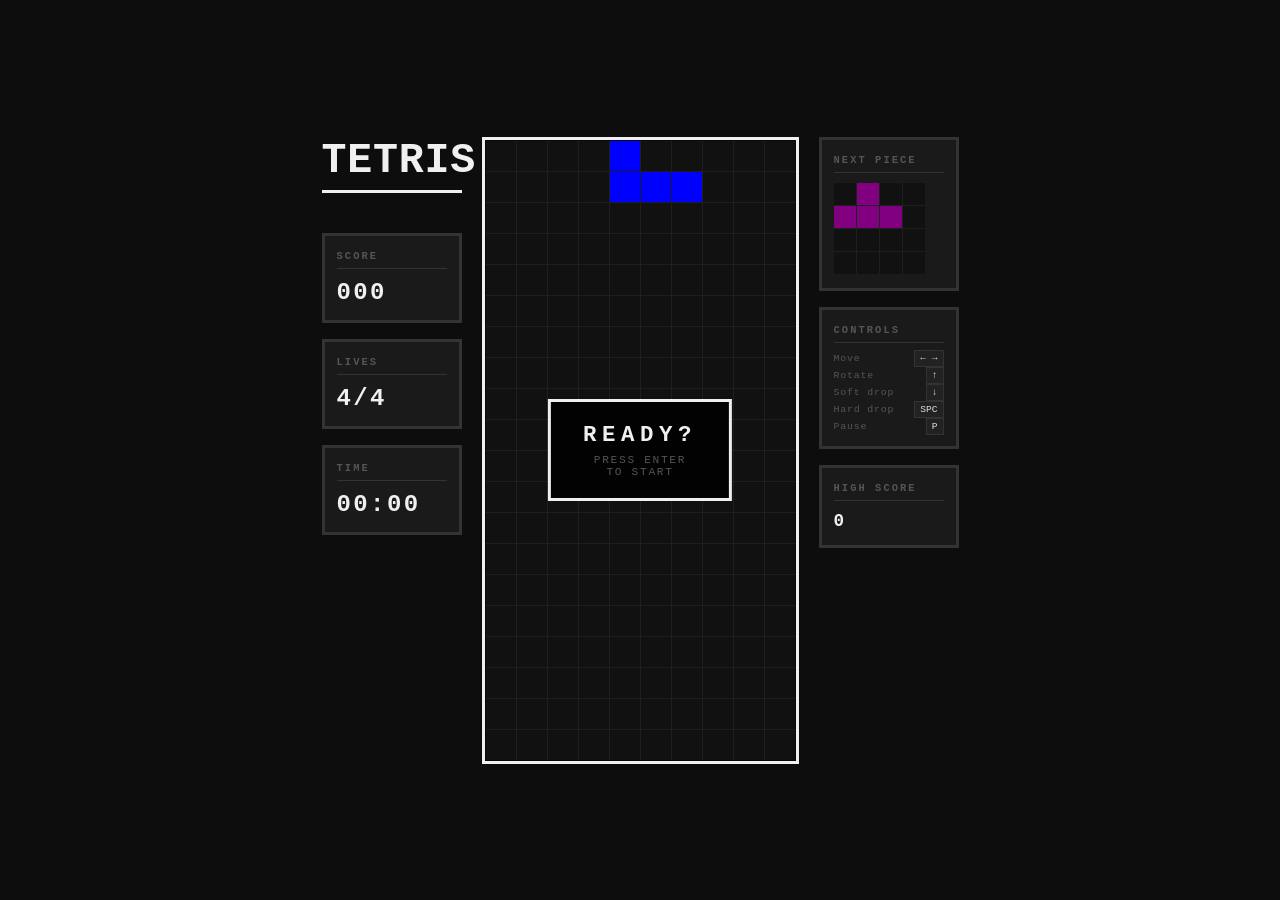
==== index.html @ 51299005 "game-over state/animation and functional highscore" ====
<!DOCTYPE html>
<html lang="en">
<head>
<meta charset="UTF-8">
<meta name="viewport" content="width=device-width, initial-scale=1.0">
<link rel="icon" type="image/x-icon" href="/favicon.ico">
<title>TETRIS</title>
<link rel="stylesheet" href="styles.css">

<script type="module" src="global.js"></script>
<script type="module" src="panels.js"></script>
<script type="module" src="functions.js"></script>
<script type="module" src="main.js"></script>
</head>
<body>
  <noscript>
    <!-- fallback UI -->
    <!-- noscript in <head> element for advanced use. -->
    <style>
      .game-wrapper { display: none; }
    </style>
    <div style="color: red; padding: 10px;">
      This site requires JavaScript to function properly. Please enable it.
    </div>
  </noscript>

  <div class="game-wrapper">

    <!-- LEFT PANEL -->
    <div class="side">

      <h1>Tetris</h1>
      <div class="panel">
        <div class="panel-label">Score</div>
        <div class="panel-score panel-value">000</div>
      </div>

      <div class="panel">
        <div class="panel-label">Lives</div>
        <div class="panel-lives panel-value">0/0</div>
      </div>

      <div class="panel">
        <div class="panel-label">Time</div>
        <div class="panel-timer panel-value">00:00</div>
      </div>
    </div>

    <!-- BOARD -->
    <div class="board-container">
      <div class="board">
        <!-- board is setup in js -->
      </div>

      <!-- GAME OVER OVERLAY — set display:block to show -->
      <div id="status-banner">
        <div class="status-title">Title</div>
        <div class="status-sub">Content</div>
      </div>

    </div><!-- /board-container -->

    <!-- RIGHT PANEL -->
    <div class="side">

      <div class="panel">
        <div class="panel-label">Next Piece</div>
        <div class="next-grid">
          <!-- piece preview -->
          <div class="next-cell"></div>
          <div class="next-cell"></div>
          <div class="next-cell"></div>
          <div class="next-cell"></div>

          <div class="next-cell"></div>
          <div class="next-cell"></div>
          <div class="next-cell"></div>
          <div class="next-cell"></div>

          <div class="next-cell"></div>
          <div class="next-cell"></div>
          <div class="next-cell"></div>
          <div class="next-cell"></div>

          <div class="next-cell"></div>
          <div class="next-cell"></div>
          <div class="next-cell"></div>
          <div class="next-cell"></div>
        </div>
      </div>

      <div class="panel">
        <div class="panel-label">Controls</div>
        <div class="controls-list">
          <div class="ctrl-row"><span>Move</span>     <span><span class="key">← →</span></span></div>
          <div class="ctrl-row"><span>Rotate</span>   <span><span class="key">↑</span></span></div>
          <div class="ctrl-row"><span>Soft drop</span><span><span class="key">↓</span></span></div>
          <div class="ctrl-row"><span>Hard drop</span><span><span class="key">SPC</span></span></div>
          <div class="ctrl-row"><span>Pause</span>    <span><span class="key">P</span></span></div>
        </div>
      </div>

      <div class="panel">
        <div class="panel-label">High Score</div>
        <div class="panel-highscore panel-value" style="font-size:1.1rem;">0</div>
      </div>

    </div>

  </div><!-- /game-wrapper -->
</body>
</html>
---- styles.css ----
/* ── RESET & BASE ─────────────────────────────── */
*,
*::before,
*::after {
    box-sizing: border-box;
    margin: 0;
    padding: 0;
}

:root {
    --bg: #0d0d0d;
    --panel: #1a1a1a;
    --border: #333;
    --grid-line: #1f1f1f;
    --text: #e0e0e0;
    --dim: #555;
    --accent: #f0f0f0;

    /* piece colours */
    --c-I: lightblue; /* previous: #00bcd4 */
    --c-O: yellow;    /* previous: #ffeb3b */
    --c-T: purple;    /* previous: #9c27b0 */
    --c-S: green;
    --c-Z: red;       /* previous: #f44336 */
    --c-J: blue;
    --c-L: orange;    /* previous: #002ed4 */

    --cell: 30px;
    --gap: 1px;
}

body {
    background: var(--bg);
    color: var(--text);
    font-family: 'Courier New', Courier, monospace;
    min-height: 100vh;
    display: flex;
    flex-direction: column;
    align-items: center;
    justify-content: center;
    padding: 24px;
    letter-spacing: 0.05em;
}

/* ── TITLE ────────────────────────────────────── */
h1 {
    font-size: 2.6rem;
    font-weight: 900;
    text-transform: uppercase;
    margin-bottom: 24px;
    color: var(--accent);
    border-bottom: 3px solid var(--accent);
    padding-bottom: 6px;
}

/* ── LAYOUT ───────────────────────────────────── */
.game-wrapper {
    display: flex;
    gap: 20px;
    align-items: flex-start;
}

/* ── BOARD ────────────────────────────────────── */
.board-container {
    border: 3px solid var(--accent);
    padding: var(--gap);
    background: #0a0a0a;
    position: relative;
}

.board {
    display: grid;
    grid-template-columns: repeat(10, var(--cell));
    grid-template-rows: repeat(20, var(--cell));
    gap: var(--gap);
    background: var(--grid-line);
}

.cell {
    width: var(--cell);
    height: var(--cell);
    background: #111;
}

/* Filled cells */
.cell.I, .next-cell.I {
    background: var(--c-I);
}

.cell.O, .next-cell.O {
    background: var(--c-O);
}

.cell.T, .next-cell.T {
    background: var(--c-T);
}

.cell.S, .next-cell.S {
    background: var(--c-S);
}

.cell.Z, .next-cell.Z {
    background: var(--c-Z);
}

.cell.J, .next-cell.J {
    background: var(--c-J);
}

.cell.L, .next-cell.L {
    background: var(--c-L);
}

/* Active (falling) piece highlight */
.cell.active { /* NOT USED */
    filter: brightness(1.25);
}

/* Completed line flash */
.cell.clear { /* NOT USED */
    background: #fff;
    animation: flash 0.4s ease forwards;
}

@keyframes flash {
    0% {
        background: #fff;
    }

    50% {
        background: #aaa;
    }

    100% {
        background: #fff;
        opacity: 0;
    }
}

/* ── SIDE PANELS ──────────────────────────────── */
.side {
    display: flex;
    flex-direction: column;
    gap: 16px;
    width: 140px;
}

.panel {
    border: 3px solid var(--border);
    background: var(--panel);
    padding: 14px 12px;
}

.panel-label {
    font-size: 0.65rem;
    font-weight: 700;
    text-transform: uppercase;
    letter-spacing: 0.2em;
    color: var(--dim);
    margin-bottom: 10px;
    border-bottom: 1px solid var(--border);
    padding-bottom: 6px;
}

.panel-value {
    font-size: 1.5rem;
    font-weight: 900;
    color: var(--accent);
    letter-spacing: 0.1em;
}

/* ── NEXT PIECE PREVIEW ───────────────────────── */
.next-grid {
    display: grid;
    grid-template-columns: repeat(4, 22px);
    grid-template-rows: repeat(4, 22px);
    gap: 1px;
    background: var(--grid-line);
    margin-top: 4px;
    width: fit-content;
}

.next-cell {
    width: 22px;
    height: 22px;
    background: #111;
}

/* ── HOLD ─────────────────────────────────────── */
.hold-grid {
    display: grid;
    grid-template-columns: repeat(4, 22px);
    grid-template-rows: repeat(4, 22px);
    gap: 1px;
    background: var(--grid-line);
    margin-top: 4px;
}

.hold-cell {
    width: 22px;
    height: 22px;
    background: #111;
}

.hold-cell.J {
    background: var(--c-J);
}

/* ── CONTROLS ─────────────────────────────────── */
.controls-list {
    display: flex;
    flex-direction: column;
    gap: 6px;
    margin-top: 2px;
}

.ctrl-row {
    display: flex;
    justify-content: space-between;
    align-items: center;
    font-size: 0.62rem;
    color: var(--dim);
}

.key {
    background: #222;
    border: 1px solid var(--border);
    color: var(--text);
    font-family: inherit;
    font-size: 0.6rem;
    padding: 2px 5px;
    letter-spacing: 0;
}

/* ── STATUS OVERLAY ───────────────────────────── */
#status-banner {
    position: absolute;
    top: 50%;
    left: 50%;
    transform: translate(-50%, -50%);
    background: rgba(0, 0, 0, 0.88);
    border: 3px solid var(--accent);
    padding: 20px 32px;
    text-align: center;
    pointer-events: none;

    display: block;
}

.status-banner-hidden{
    display: none !important;
}

.status-title {
    font-size: 1.4rem;
    font-weight: 900;
    letter-spacing: 0.25em;
    text-transform: uppercase;
    color: var(--accent);
}

.status-sub {
    font-size: 0.7rem;
    color: var(--dim);
    margin-top: 6px;
    letter-spacing: 0.15em;
    text-transform: uppercase;
}

/* ── FOOTER ───────────────────────────────────── */
footer {
    margin-top: 20px;
    font-size: 0.6rem;
    color: var(--dim);
    letter-spacing: 0.15em;
    text-transform: uppercase;
}

@media (max-width: 650px) {
    .game-wrapper{
        transform: scale(0.6); 
    }
}
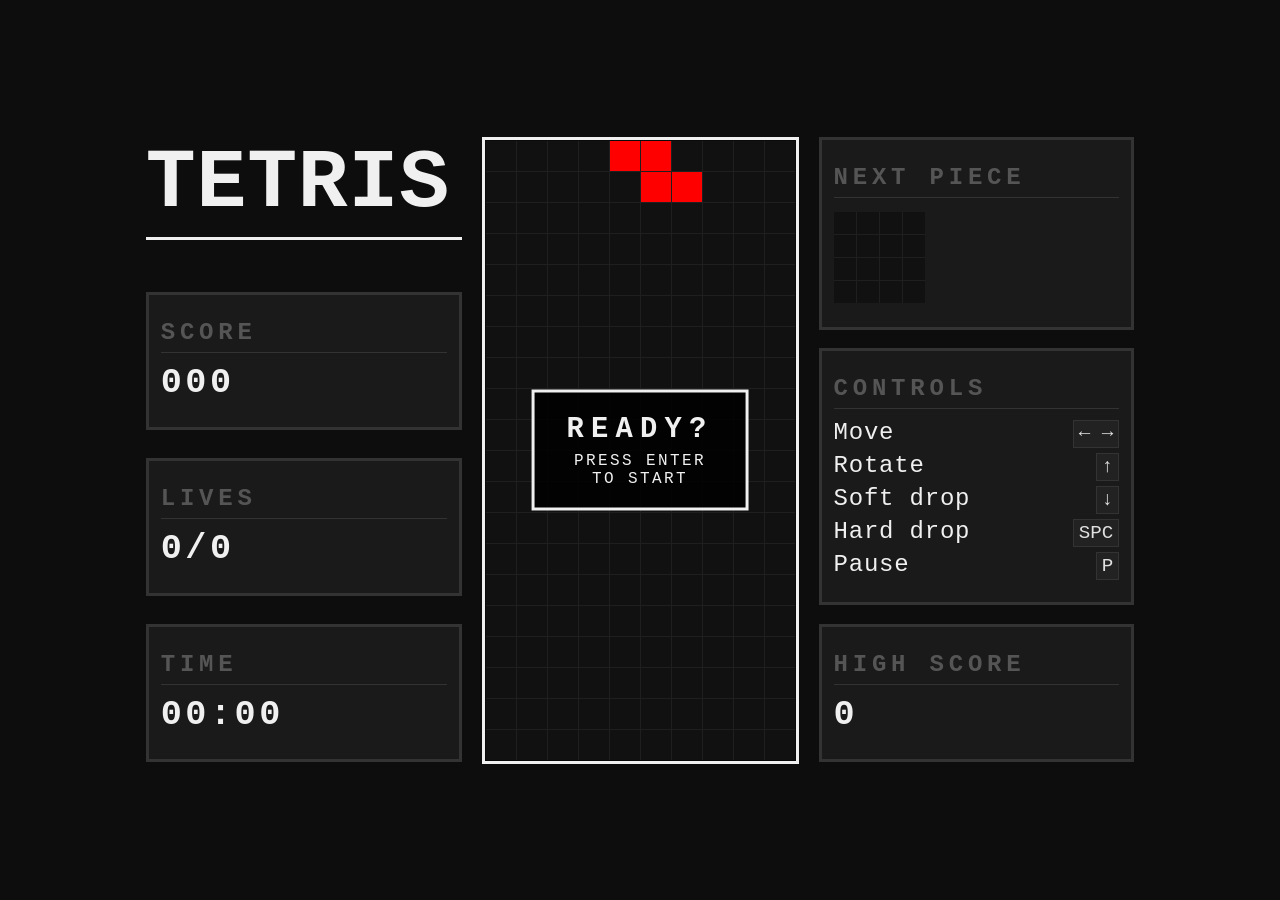
==== commit 5e8ad7ee: "Improved styling and file structure" ====
--- a/index.html
+++ b/index.html
@@ -5,12 +5,12 @@
 <meta name="viewport" content="width=device-width, initial-scale=1.0">
 <link rel="icon" type="image/x-icon" href="/favicon.ico">
 <title>TETRIS</title>
-<link rel="stylesheet" href="styles.css">
+<link rel="stylesheet" href="assets/styles.css">
 
-<script type="module" src="global.js"></script>
-<script type="module" src="panels.js"></script>
-<script type="module" src="functions.js"></script>
-<script type="module" src="main.js"></script>
+<script type="module" src="scripts/global.js"></script>
+<script type="module" src="scripts/main.js"></script>
+<script type="module" src="scripts/functions.js"></script>
+<script type="module" src="scripts/panels.js"></script>  <!-- menus -->
 </head>
 <body>
   <noscript>
@@ -27,7 +27,7 @@
   <div class="game-wrapper">
 
     <!-- LEFT PANEL -->
-    <div class="side">
+    <div id="left-side" class="side">
 
       <h1>Tetris</h1>
       <div class="panel">
@@ -47,7 +47,7 @@
     </div>
 
     <!-- BOARD -->
-    <div class="board-container">
+    <div id="board-container" class="board-container">
       <div class="board">
         <!-- board is setup in js -->
       </div>
@@ -61,7 +61,7 @@
     </div><!-- /board-container -->
 
     <!-- RIGHT PANEL -->
-    <div class="side">
+    <div id="right-side" class="side">
 
       <div class="panel">
         <div class="panel-label">Next Piece</div>
@@ -102,9 +102,8 @@
 
       <div class="panel">
         <div class="panel-label">High Score</div>
-        <div class="panel-highscore panel-value" style="font-size:1.1rem;">0</div>
+        <div class="panel-highscore panel-value">0</div>
       </div>
-
     </div>
 
   </div><!-- /game-wrapper -->
--- a/assets/styles.css
+++ b/assets/styles.css
@@ -0,0 +1,299 @@
+/* ── RESET & BASE ─────────────────────────────── */
+*,
+*::before,
+*::after {
+    box-sizing: border-box;
+    margin: 0;
+    padding: 0;
+}
+
+:root {
+    --bg: #0d0d0d;
+    --panel: #1a1a1a;
+    --border: #333;
+    --grid-line: #1f1f1f;
+    --text: #e0e0e0;
+    --dim: #555;
+    --accent: #f0f0f0;
+
+    /* piece colours */
+    --c-I: lightblue; /* previous: #00bcd4 */
+    --c-O: yellow;    /* previous: #ffeb3b */
+    --c-T: purple;    /* previous: #9c27b0 */
+    --c-S: green;
+    --c-Z: red;       /* previous: #f44336 */
+    --c-J: blue;
+    --c-L: orange;    /* previous: #002ed4 */
+
+    --cell: 30px;
+    --gap: 1px;
+}
+
+body {
+    background: var(--bg);
+    color: var(--text);
+    font-family: 'Courier New', Courier, monospace;
+    min-height: 100vh;
+    display: flex;
+    flex-direction: column;
+    align-items: center;
+    justify-content: center;
+    padding: 24px;
+    letter-spacing: 0.05em;
+
+    /* for responsiveness */
+    min-width: 0;
+    overflow-x: hidden;
+}
+
+/* ── TITLE ────────────────────────────────────── */
+h1 {
+    font-size: 5.2rem;
+    font-weight: 900;
+    text-transform: uppercase;
+    margin-bottom: 24px;
+    color: var(--accent);
+    border-bottom: 3px solid var(--accent);
+    padding-bottom: 6px;
+    width: 100%;
+}
+
+/* ── LAYOUT ───────────────────────────────────── */
+.game-wrapper {
+    display: flex;
+    flex-wrap: wrap;
+    gap: 20px;
+    align-items: flex-start;
+    justify-content: center;
+    max-width: 100%;
+}
+
+@media (max-width: 650px) {
+    .game-wrapper {
+        transform: scale(0.6);
+    }
+}
+
+@media (max-width: 700px) {
+    .side, .board {
+        width: 100%;
+    }
+}
+
+/* ── BOARD ────────────────────────────────────── */
+.board-container {
+    border: 3px solid var(--accent);
+    padding: var(--gap);
+    background: #0a0a0a;
+    position: relative;
+}
+
+.board {
+    display: grid;
+    grid-template-columns: repeat(10, var(--cell));
+    grid-template-rows: repeat(20, var(--cell));
+    gap: var(--gap);
+    background: var(--grid-line);
+}
+
+.cell {
+    width: var(--cell);
+    height: var(--cell);
+    background: #111;
+}
+
+/* Filled cells */
+.cell.I, .next-cell.I {
+    background: var(--c-I);
+}
+
+.cell.O, .next-cell.O {
+    background: var(--c-O);
+}
+
+.cell.T, .next-cell.T {
+    background: var(--c-T);
+}
+
+.cell.S, .next-cell.S {
+    background: var(--c-S);
+}
+
+.cell.Z, .next-cell.Z {
+    background: var(--c-Z);
+}
+
+.cell.J, .next-cell.J {
+    background: var(--c-J);
+}
+
+.cell.L, .next-cell.L {
+    background: var(--c-L);
+}
+
+/* Active (falling) piece highlight */
+.cell.active { /* NOT USED */
+    filter: brightness(1.25);
+}
+
+/* Completed line flash */
+.cell.clear { /* NOT USED */
+    background: #fff;
+    animation: flash 0.4s ease forwards;
+}
+
+@keyframes flash {
+    0% {
+        background: #fff;
+    }
+
+    50% {
+        background: #aaa;
+    }
+
+    100% {
+        background: #fff;
+        opacity: 0;
+    }
+}
+
+/* ── SIDE PANELS ──────────────────────────────── */
+.side {
+    display: flex;
+    flex-direction: column;
+    justify-content: space-between;
+    gap: 16px; /* unuseful */
+
+    /* same size as board container */
+    height: 625.8px;
+    width: 315.8px;
+}
+
+.panel {
+    border: 3px solid var(--border);
+    background: var(--panel);
+    padding: 24px 12px;
+}
+
+.panel-label {
+    font-size: 1.5rem;
+    font-weight: 700;
+    text-transform: uppercase;
+    letter-spacing: 0.2em;
+    color: var(--dim);
+    margin-bottom: 10px;
+    border-bottom: 1px solid var(--border);
+    padding-bottom: 6px;
+}
+
+.panel-value {
+    font-size: 2.2rem;
+    font-weight: 900;
+    color: var(--accent);
+    letter-spacing: 0.1em;
+}
+
+/* ── NEXT PIECE PREVIEW ───────────────────────── */
+.next-grid {
+    display: grid;
+    grid-template-columns: repeat(4, 22px);
+    grid-template-rows: repeat(4, 22px);
+    gap: 1px;
+    background: var(--grid-line);
+    margin-top: 4px;
+    width: fit-content;
+}
+
+.next-cell {
+    width: 22px;
+    height: 22px;
+    background: #111;
+}
+
+/* --- */
+
+.next-grid,
+.hold-grid {
+    display: inline-grid;
+}
+
+/* ── HOLD ─────────────────────────────────────── */
+.hold-grid {
+    display: grid;
+    grid-template-columns: repeat(4, 22px);
+    grid-template-rows: repeat(4, 22px);
+    gap: 1px;
+    background: var(--grid-line);
+    margin-top: 4px;
+}
+
+.hold-cell {
+    width: 22px;
+    height: 22px;
+    background: #111;
+}
+
+.hold-cell.J {
+    background: var(--c-J);
+}
+
+/* ── CONTROLS ─────────────────────────────────── */
+.controls-list {
+    display: flex;
+    flex-direction: column;
+    gap: 6px;
+    margin-top: 2px;
+}
+
+.ctrl-row {
+    display: flex;
+    justify-content: space-between;
+    align-items: center;
+    font-size: 1.5rem;
+    color: var(--accent);
+}
+
+.key {
+    background: #222;
+    border: 1px solid var(--border);
+    color: var(--text);
+    font-family: inherit;
+    font-size: 1.2rem;
+    padding: 2px 5px;
+    letter-spacing: 0;
+}
+
+/* ── STATUS OVERLAY ───────────────────────────── */
+#status-banner {
+    position: absolute;
+    top: 50%;
+    left: 50%;
+    transform: translate(-50%, -50%);
+    background: rgba(0, 0, 0, 0.88);
+    border: 3px solid var(--accent);
+    padding: 20px 32px;
+    text-align: center;
+    pointer-events: none;
+
+    display: block;
+}
+
+.status-banner-hidden{
+    display: none !important;
+}
+
+.status-title {
+    font-size: 1.8rem;
+    font-weight: 900;
+    letter-spacing: 0.25em;
+    text-transform: uppercase;
+    color: var(--accent);
+}
+
+.status-sub {
+    font-size: 1rem;
+    color: var(--accent);
+    margin-top: 6px;
+    letter-spacing: 0.15em;
+    text-transform: uppercase;
+}
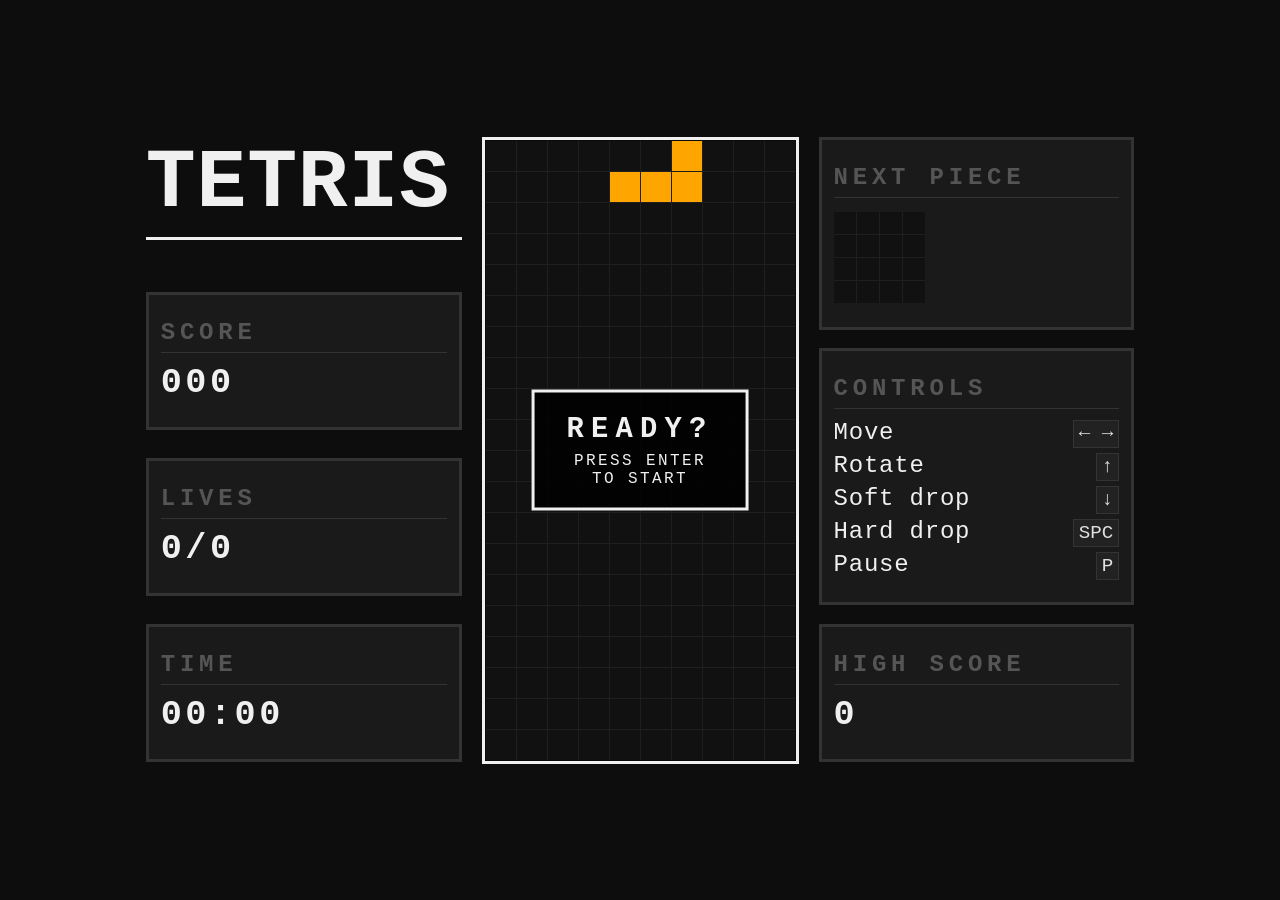
==== commit 972f223e: "Added server.js + Removed mockup/ folder" ====
--- a/index.html
+++ b/index.html
@@ -3,7 +3,7 @@
 <head>
 <meta charset="UTF-8">
 <meta name="viewport" content="width=device-width, initial-scale=1.0">
-<link rel="icon" type="image/x-icon" href="/favicon.ico">
+<link rel="icon" type="image/x-icon" href="assets/favicon.ico">
 <title>TETRIS</title>
 <link rel="stylesheet" href="assets/styles.css">
 
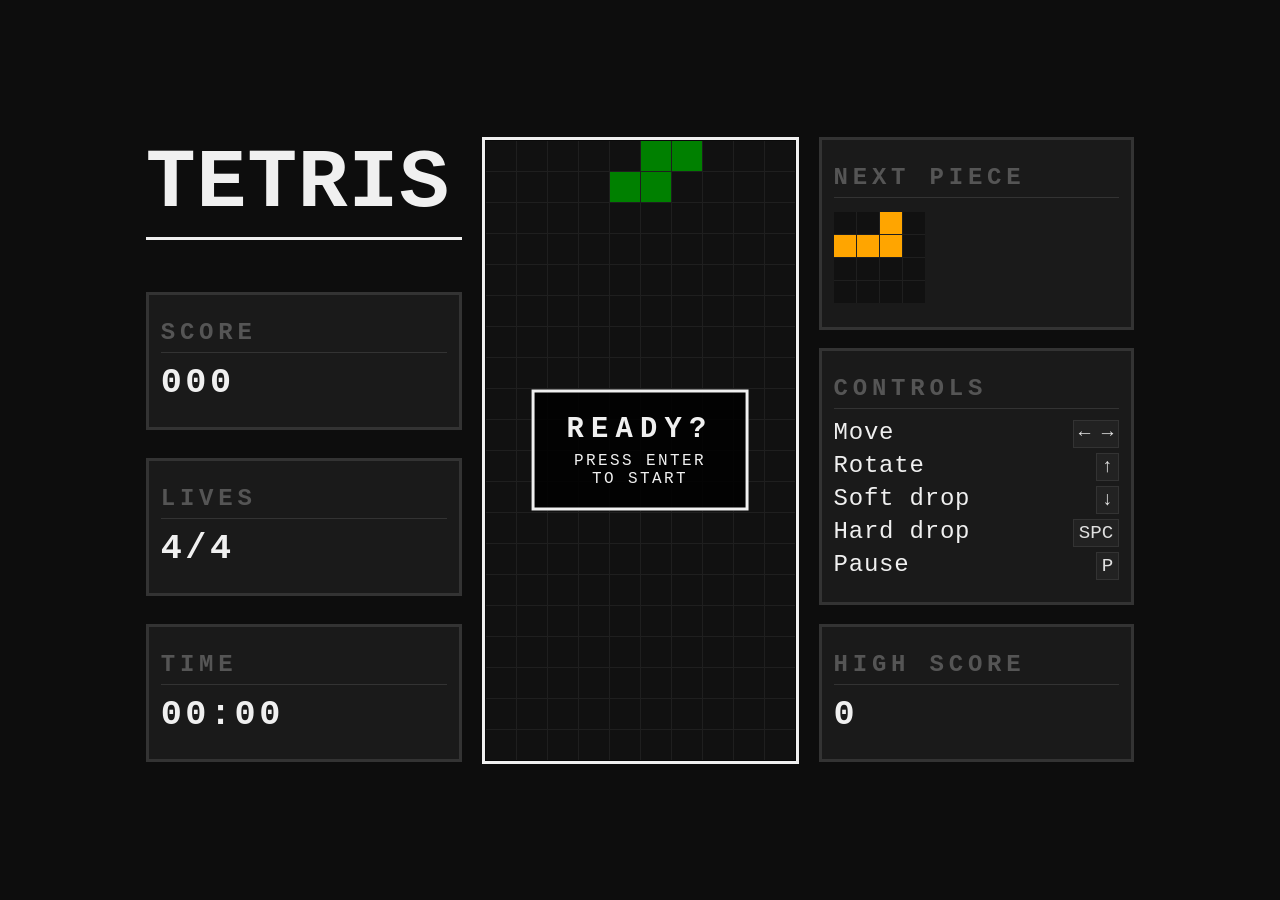
==== commit 74f6a8cb: "implemented missing features and bug fixes" ====
--- a/index.html
+++ b/index.html
@@ -8,9 +8,9 @@
 <link rel="stylesheet" href="assets/styles.css">
 
 <script type="module" src="scripts/global.js"></script>
+<script type="module" src="scripts/panels.js"></script>  <!-- menus -->
+<script type="module" src="scripts/functions.js"></script>
 <script type="module" src="scripts/main.js"></script>
-<script type="module" src="scripts/functions.js"></script>
-<script type="module" src="scripts/panels.js"></script>  <!-- menus -->
 </head>
 <body>
   <noscript>
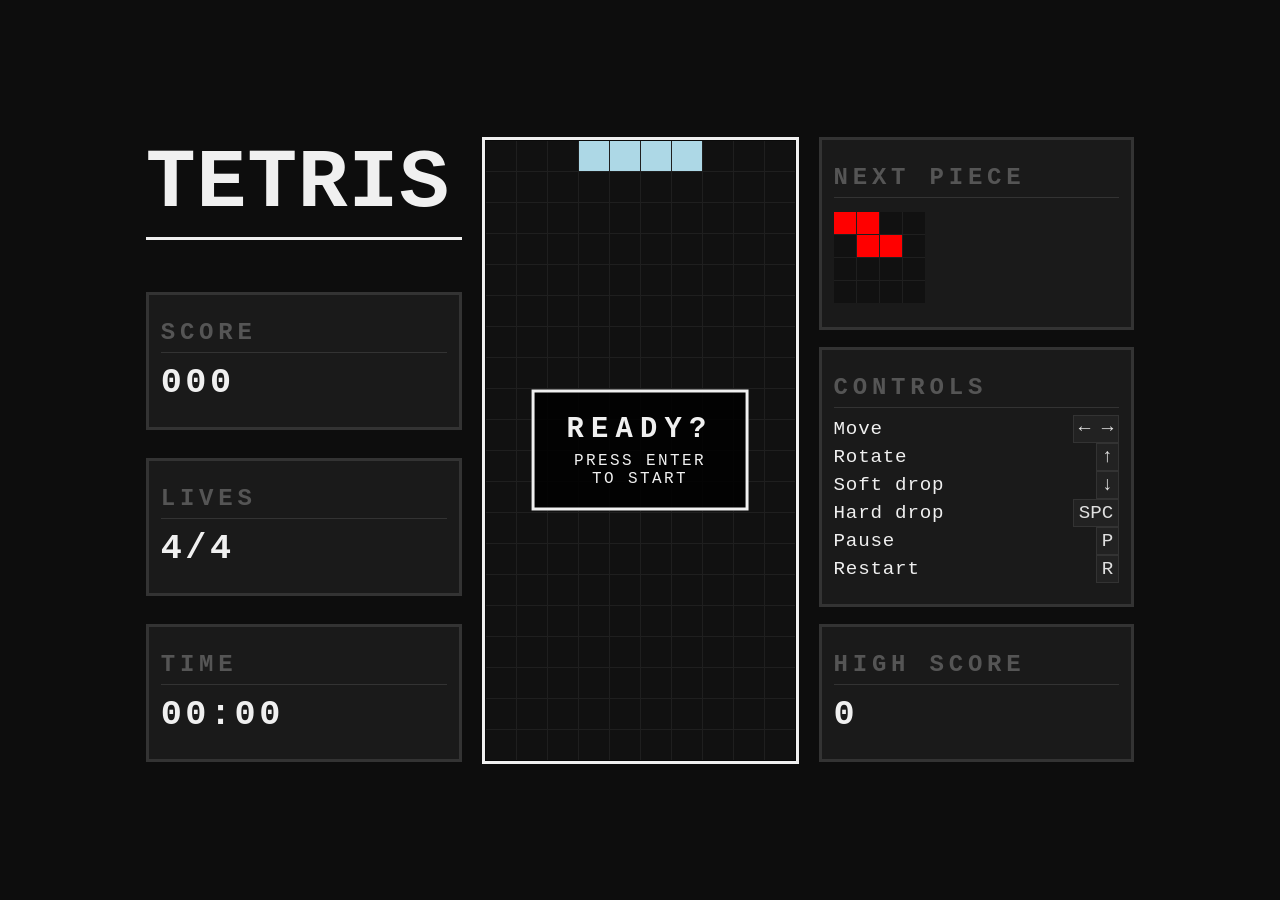
==== commit a6a7b569: "Added shadowed piece droping" ====
--- a/index.html
+++ b/index.html
@@ -97,6 +97,7 @@
           <div class="ctrl-row"><span>Soft drop</span><span><span class="key">↓</span></span></div>
           <div class="ctrl-row"><span>Hard drop</span><span><span class="key">SPC</span></span></div>
           <div class="ctrl-row"><span>Pause</span>    <span><span class="key">P</span></span></div>
+          <div class="ctrl-row"><span>Restart</span>  <span><span class="key">R</span></span></div>
         </div>
       </div>
 
--- a/assets/styles.css
+++ b/assets/styles.css
@@ -129,6 +129,13 @@
 
 .cell.L, .next-cell.L {
     background: var(--c-L);
+}
+
+/* Ghost piece */
+.cell.ghost {
+    background: transparent;
+    outline: 2px solid var(--dim);
+    outline-offset: -2px;
 }
 
 /* Active (falling) piece highlight */
@@ -249,7 +256,7 @@
     display: flex;
     justify-content: space-between;
     align-items: center;
-    font-size: 1.5rem;
+    font-size: 1.2rem;
     color: var(--accent);
 }
 
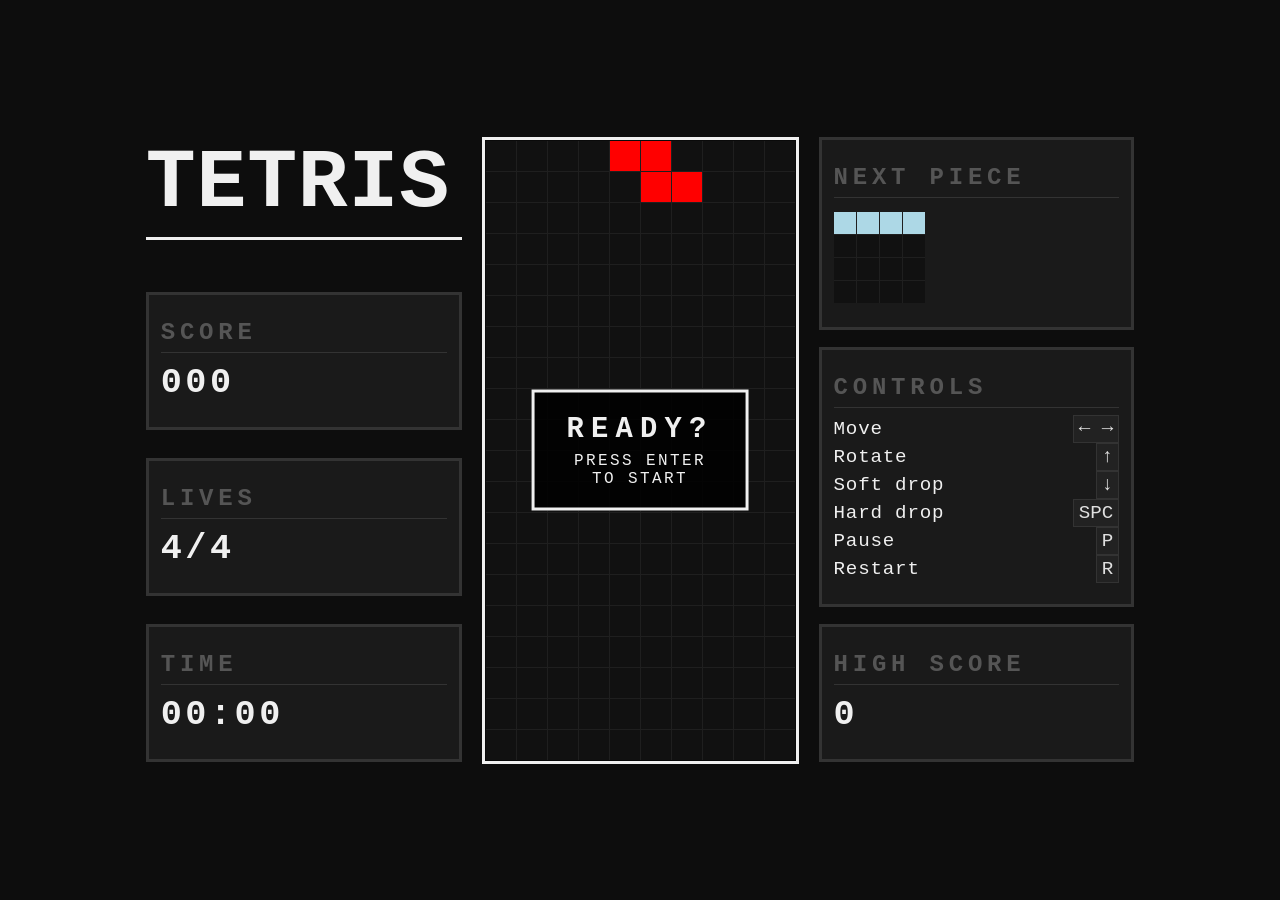
==== commit 8849f204: "cleanup" ====
--- a/index.html
+++ b/index.html
@@ -1,16 +1,14 @@
 <!DOCTYPE html>
 <html lang="en">
 <head>
-<meta charset="UTF-8">
-<meta name="viewport" content="width=device-width, initial-scale=1.0">
-<link rel="icon" type="image/x-icon" href="assets/favicon.ico">
-<title>TETRIS</title>
-<link rel="stylesheet" href="assets/styles.css">
+  <meta charset="UTF-8">
+  <meta name="viewport" content="width=device-width, initial-scale=1.0">
+  <link rel="icon" type="image/x-icon" href="assets/favicon.ico">
+  <title>TETRIS</title>
+  <link rel="stylesheet" href="assets/styles.css">
 
-<script type="module" src="scripts/global.js"></script>
-<script type="module" src="scripts/panels.js"></script>  <!-- menus -->
-<script type="module" src="scripts/functions.js"></script>
-<script type="module" src="scripts/main.js"></script>
+  <script type="module" src="scripts/panels.js"></script>  
+  <script type="module" src="scripts/main.js"></script>
 </head>
 <body>
   <noscript>
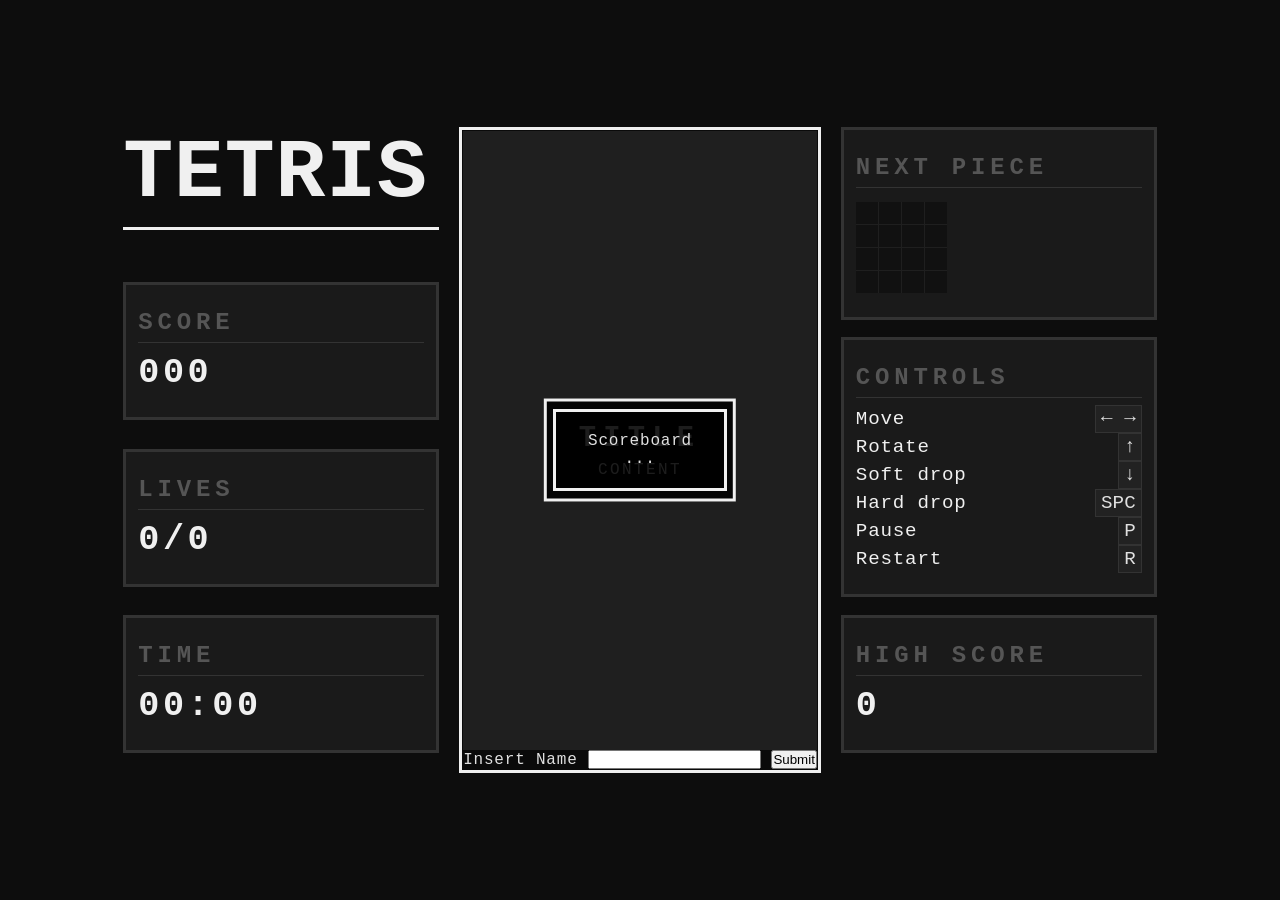
==== commit d4ed3550: "file handling, some frontend work" ====
--- a/index.html
+++ b/index.html
@@ -3,12 +3,12 @@
 <head>
   <meta charset="UTF-8">
   <meta name="viewport" content="width=device-width, initial-scale=1.0">
-  <link rel="icon" type="image/x-icon" href="assets/favicon.ico">
+  <link rel="icon" type="image/x-icon" href="/assets/favicon.ico">
   <title>TETRIS</title>
-  <link rel="stylesheet" href="assets/styles.css">
+  <link rel="stylesheet" href="/assets/styles.css">
 
-  <script type="module" src="scripts/panels.js"></script>  
-  <script type="module" src="scripts/main.js"></script>
+  <script type="module" src="/scripts/panels.js"></script>  
+  <script type="module" src="/scripts/main.js"></script>
 </head>
 <body>
   <noscript>
@@ -54,6 +54,19 @@
       <div id="status-banner">
         <div class="status-title">Title</div>
         <div class="status-sub">Content</div>
+      </div>
+
+      <div id="score-submit">
+        <form action="">
+          <label for="">Insert Name</label>
+          <input type="text" name="" id="">
+          <button type="submit">Submit</button>
+        </form>
+      </div>
+
+      <div id="scoreboard-banner">
+        <div>Scoreboard</div>
+        <div>...</div>
       </div>
 
     </div><!-- /board-container -->
--- a/assets/styles.css
+++ b/assets/styles.css
@@ -303,4 +303,24 @@
     margin-top: 6px;
     letter-spacing: 0.15em;
     text-transform: uppercase;
+}
+
+/* ── score-submit OVERLAY ───────────────────────────── */
+#score-submit{
+
+}
+
+/* ── Scoreboard OVERLAY ───────────────────────────── */
+#scoreboard-banner{
+    position: absolute;
+    top: 50%;
+    left: 50%;
+    transform: translate(-50%, -50%);
+    background: rgba(0, 0, 0, 0.88);
+    border: 3px solid var(--accent);
+    padding: 20px 32px;
+    text-align: center;
+    pointer-events: none;
+
+    display: block;
 }
